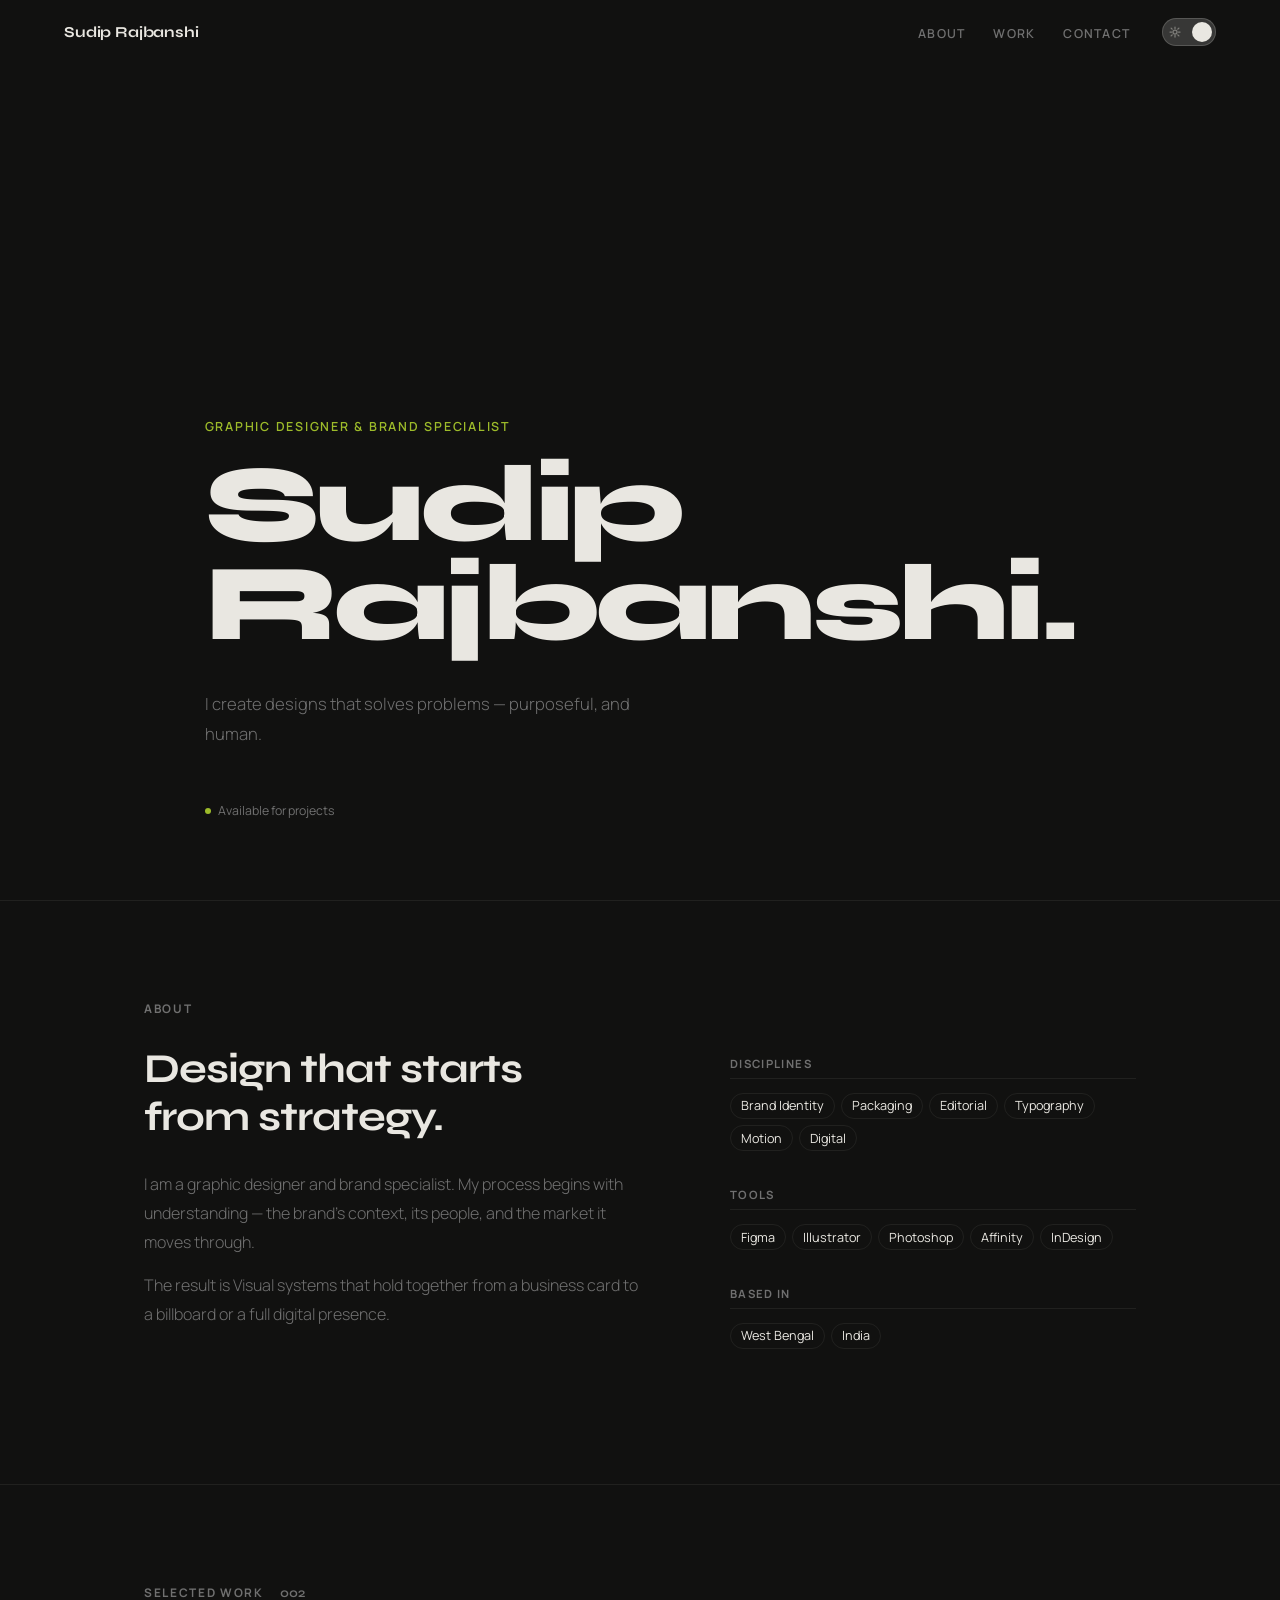
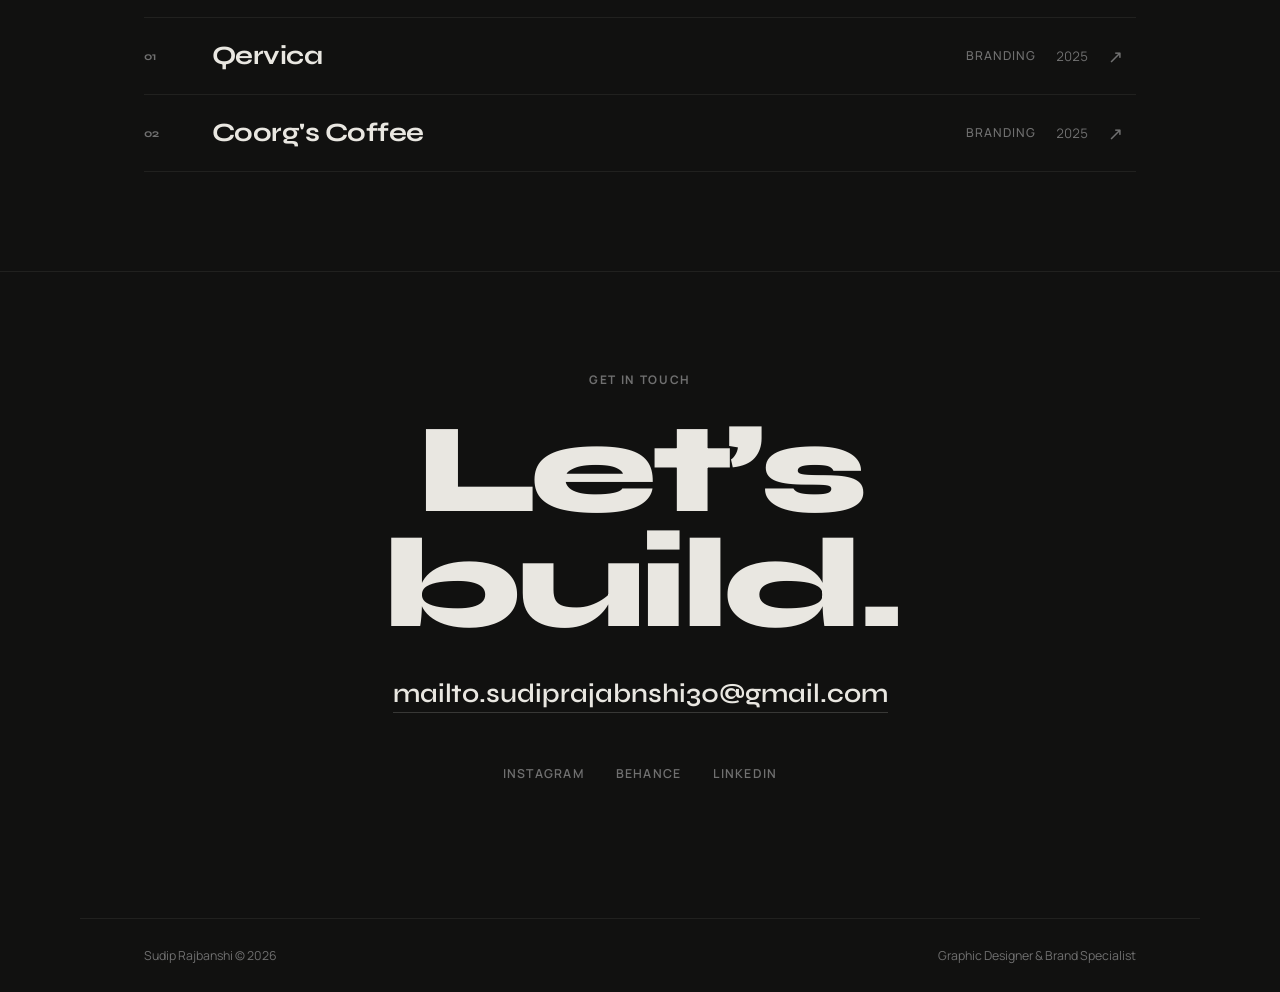
==== index.html @ 28b67827 "a few string changes" ====
<!DOCTYPE html>
<html lang="en" data-theme="dark">
<head>
    <meta charset="UTF-8">
    <meta name="viewport" content="width=device-width, initial-scale=1.0">
    <title>Sudip Rajbanshi</title>
    <meta name="description" content="Graphic designer and brand specialist. Creating visual systems that are purposeful and human.">

    <link rel="preconnect" href="https://fonts.googleapis.com">
    <link rel="preconnect" href="https://fonts.gstatic.com" crossorigin>
    <link href="https://fonts.googleapis.com/css2?family=Syne:wght@400;600;700;800&family=Manrope:wght@300;400;500;600&display=swap" rel="stylesheet">

    <style>
        /* =====================================================================
           CUSTOM PROPERTIES
           ===================================================================== */

        :root {
            --bg:       #f8f7f4;
            --fg:       #141414;
            --muted:    #6a6a6a;
            --accent:   #5a7a0c;
            --line:     rgba(20, 20, 20, 0.09);
            --line-hi:  rgba(20, 20, 20, 0.18);

            --ff-d: 'Syne', sans-serif;
            --ff-b: 'Manrope', sans-serif;

            --max:     1120px;
            --gutter:  clamp(1.25rem, 5vw, 4rem);
            --section: clamp(5rem, 11vh, 9rem);
            --swift:   cubic-bezier(0.16, 1, 0.3, 1);
        }

        [data-theme="dark"] {
            --bg:      #111110;
            --fg:      #e9e7e1;
            --muted:   #707070;
            --accent:  #9dbb2a;
            --line:    rgba(233, 231, 225, 0.07);
            --line-hi: rgba(233, 231, 225, 0.18);
        }

        /* =====================================================================
           BASE RESET
           ===================================================================== */

        *, *::before, *::after { margin: 0; padding: 0; box-sizing: border-box; }

        html { scroll-behavior: smooth; }

        body {
            font-family: var(--ff-b);
            background: var(--bg);
            color: var(--fg);
            -webkit-font-smoothing: antialiased;
            -moz-osx-font-smoothing: grayscale;
            overflow-x: hidden;
            transition: background 0.45s ease, color 0.45s ease;
        }

        a      { color: inherit; text-decoration: none; }
        img    { display: block; max-width: 100%; }
        button { cursor: pointer; font-family: inherit; }

        .wrap {
            max-width: var(--max);
            margin-inline: auto;
            padding-inline: var(--gutter);
        }

        /* =====================================================================
           KEYFRAMES
           ===================================================================== */

        @keyframes fade-up {
            from { opacity: 0; transform: translateY(18px); }
            to   { opacity: 1; transform: none; }
        }

        @keyframes pulse-dot {
            0%, 100% { opacity: 1; }
            50%       { opacity: 0.35; }
        }

        /* =====================================================================
           SCROLL REVEAL
           ===================================================================== */

        .sr {
            opacity: 0;
            transform: translateY(16px);
            transition: opacity 0.72s var(--swift), transform 0.72s var(--swift);
        }
        .sr.in { opacity: 1; transform: none; }

        .sg > * {
            opacity: 0;
            transform: translateY(16px);
            transition: opacity 0.65s var(--swift), transform 0.65s var(--swift);
        }
        .sg.in > *:nth-child(1) { opacity: 1; transform: none; transition-delay: 0s; }
        .sg.in > *:nth-child(2) { opacity: 1; transform: none; transition-delay: 0.08s; }
        .sg.in > *:nth-child(3) { opacity: 1; transform: none; transition-delay: 0.16s; }
        .sg.in > *:nth-child(4) { opacity: 1; transform: none; transition-delay: 0.24s; }
        .sg.in > *:nth-child(5) { opacity: 1; transform: none; transition-delay: 0.32s; }
        .sg.in > *:nth-child(6) { opacity: 1; transform: none; transition-delay: 0.40s; }

        /* =====================================================================
           NAVIGATION
           ===================================================================== */

        .nav {
            position: fixed;
            top: 0; left: 0; right: 0;
            z-index: 90;
            display: flex;
            align-items: center;
            justify-content: space-between;
            padding: 1.1rem var(--gutter);
            border-bottom: 1px solid transparent;
            transition: background 0.35s ease, border-color 0.35s ease;
        }

        .nav.solid {
            background: var(--bg);
            border-color: var(--line);
        }

        .nav-logo {
            font-family: var(--ff-d);
            font-weight: 700;
            font-size: 0.95rem;
            letter-spacing: -0.01em;
            opacity: 0;
            animation: fade-up 0.7s var(--swift) 0.1s forwards;
            transition: opacity 0.2s;
        }
        .nav-logo:hover { opacity: 0.5; }

        .nav-right {
            display: flex;
            align-items: center;
            gap: 2rem;
            opacity: 0;
            animation: fade-up 0.7s var(--swift) 0.2s forwards;
        }

        .nav-links {
            list-style: none;
            display: flex;
            gap: 1.75rem;
        }
        .nav-links a {
            font-size: 0.77rem;
            font-weight: 600;
            text-transform: uppercase;
            letter-spacing: 0.1em;
            color: var(--muted);
            transition: color 0.2s;
        }
        .nav-links a:hover { color: var(--fg); }

        /* ── Theme toggle ── */
        .theme-toggle {
            position: relative;
            width: 54px;
            height: 28px;
            border-radius: 14px;
            background: var(--line-hi);
            border: 1px solid var(--line-hi);
            flex-shrink: 0;
            transition: background 0.3s, border-color 0.3s;
        }

        /* Sliding knob */
        .theme-toggle__knob {
            position: absolute;
            top: 3px;
            left: 3px;
            width: 20px;
            height: 20px;
            border-radius: 50%;
            background: var(--fg);
            pointer-events: none;
            z-index: 2;
            transition: transform 0.3s var(--swift), background 0.3s;
        }
        [data-theme="dark"] .theme-toggle__knob { transform: translateX(26px); }

        /* Icon row behind the knob */
        .theme-toggle__icons {
            position: absolute;
            inset: 0;
            display: flex;
            align-items: center;
            justify-content: space-between;
            padding-inline: 6px;
            pointer-events: none;
        }

        .theme-toggle__icon {
            width: 12px;
            height: 12px;
            display: flex;
            align-items: center;
            justify-content: center;
            transition: opacity 0.25s;
        }
        .theme-toggle__icon svg {
            width: 100%;
            height: 100%;
            stroke: var(--fg);
        }

        /* Active icon is fully opaque; inactive is faint */
        .theme-toggle__icon--sun  { opacity: 1; }
        .theme-toggle__icon--moon { opacity: 0.4; }

        [data-theme="dark"] .theme-toggle__icon--sun  { opacity: 0.4; }
        [data-theme="dark"] .theme-toggle__icon--moon { opacity: 1; }

        /* =====================================================================
           HERO
           ===================================================================== */

        .hero {
            min-height: 100svh;
            padding-top: 120px;
            padding-bottom: clamp(3.5rem, 9vh, 7rem);
            display: flex;
            align-items: flex-end;
        }

        .hero-eyebrow {
            display: block;
            font-size: 0.78rem;
            font-weight: 600;
            text-transform: uppercase;
            letter-spacing: 0.14em;
            color: var(--accent);
            margin-bottom: 1.25rem;
            opacity: 0;
            animation: fade-up 0.75s var(--swift) 0.3s forwards;
        }

        .hero-name {
            font-family: var(--ff-d);
            font-size: clamp(2.5rem, 8.5vw, 8rem);
            font-weight: 800;
            letter-spacing: -0.04em;
            line-height: 0.91;
            opacity: 0;
            animation: fade-up 0.85s var(--swift) 0.42s forwards;
        }

        .hero-tagline {
            max-width: 480px;
            font-size: clamp(0.95rem, 1.3vw, 1.1rem);
            font-weight: 300;
            color: var(--muted);
            line-height: 1.8;
            margin-top: 2.25rem;
            opacity: 0;
            animation: fade-up 0.75s var(--swift) 0.58s forwards;
        }

        .hero-bar {
            margin-top: 3rem;
            opacity: 0;
            animation: fade-up 0.65s var(--swift) 0.72s forwards;
        }

        .avail {
            display: inline-flex;
            align-items: center;
            gap: 0.45rem;
            font-size: 0.77rem;
            color: var(--muted);
        }
        .avail-dot {
            width: 6px;
            height: 6px;
            border-radius: 50%;
            background: var(--accent);
            flex-shrink: 0;
            animation: pulse-dot 2.5s ease infinite;
        }

        /* =====================================================================
           DIVIDER
           ===================================================================== */

        .hr { height: 1px; background: var(--line); }

        /* =====================================================================
           SECTION LABEL UTILITY
           ===================================================================== */

        .cap {
            display: block;
            font-size: 0.74rem;
            font-weight: 700;
            text-transform: uppercase;
            letter-spacing: 0.14em;
            color: var(--muted);
        }

        /* =====================================================================
           ABOUT
           ===================================================================== */

        .about { padding-block: var(--section); }

        .about-inner {
            display: grid;
            grid-template-columns: 1.1fr 0.9fr;
            gap: clamp(3rem, 7vw, 9rem);
        }

        .about-h {
            font-family: var(--ff-d);
            font-size: clamp(1.65rem, 3.2vw, 2.65rem);
            font-weight: 700;
            letter-spacing: -0.025em;
            line-height: 1.18;
            margin-top: 1.75rem;
            margin-bottom: 1.75rem;
        }

        .about-p {
            font-size: 1rem;
            font-weight: 300;
            line-height: 1.82;
            color: var(--muted);
            margin-bottom: 0.9rem;
        }
        .about-p:last-child { margin-bottom: 0; }

        .about-meta { padding-top: 3.5rem; }

        .meta-blk { margin-bottom: 2.25rem; }

        .meta-cap {
            font-size: 0.71rem;
            font-weight: 700;
            text-transform: uppercase;
            letter-spacing: 0.12em;
            color: var(--muted);
            display: block;
            border-bottom: 1px solid var(--line);
            padding-bottom: 0.45rem;
            margin-bottom: 0.85rem;
        }

        .tag-list {
            display: flex;
            flex-wrap: wrap;
            gap: 0.4rem;
            list-style: none;
        }
        .tag-list li {
            font-size: 0.79rem;
            padding: 0.28em 0.78em;
            border-radius: 100px;
            border: 1px solid var(--line);
            transition: border-color 0.2s, color 0.2s;
        }
        .tag-list li:hover { border-color: var(--accent); color: var(--accent); }

        /* =====================================================================
           WORK
           ===================================================================== */

        .work { padding-block: var(--section); }

        .work-head {
            display: flex;
            align-items: baseline;
            gap: 1rem;
            padding-bottom: 1rem;
            border-bottom: 1px solid var(--line);
        }

        .tally {
            font-family: var(--ff-d);
            font-size: 0.82rem;
            font-weight: 600;
            color: var(--muted);
        }

        .proj-list { list-style: none; }

        .proj-row {
            display: grid;
            grid-template-columns: 3rem 1fr auto auto 1.75rem;
            align-items: center;
            gap: 1.25rem;
            padding-block: 1.4rem;
            border-bottom: 1px solid var(--line);
            cursor: pointer;
            transition: padding-left 0.28s var(--swift);
        }
        .proj-row:hover { padding-left: 0.5rem; }
        .proj-row:focus-visible {
            outline: 2px solid var(--accent);
            outline-offset: 2px;
        }

        .pr-num {
            font-family: var(--ff-d);
            font-size: 0.71rem;
            font-weight: 700;
            letter-spacing: 0.04em;
            color: var(--muted);
            transition: color 0.2s;
        }
        .pr-title {
            font-family: var(--ff-d);
            font-size: clamp(1.15rem, 2.2vw, 1.65rem);
            font-weight: 700;
            letter-spacing: -0.02em;
        }
        .pr-cat {
            font-size: 0.77rem;
            font-weight: 500;
            text-transform: uppercase;
            letter-spacing: 0.08em;
            color: var(--muted);
        }
        .pr-year {
            font-size: 0.82rem;
            color: var(--muted);
            font-variant-numeric: tabular-nums;
        }
        .pr-arrow {
            font-size: 1.1rem;
            color: var(--muted);
            transition: transform 0.28s var(--swift), color 0.2s;
        }

        .proj-row:hover .pr-num   { color: var(--accent); }
        .proj-row:hover .pr-arrow { transform: translate(3px, -3px); color: var(--accent); }

        /* =====================================================================
           PROJECT DETAIL OVERLAY
           ===================================================================== */

        #overlay {
            position: fixed;
            inset: 0;
            z-index: 100;
            background: var(--bg);
            overflow-y: auto;
            padding-block: clamp(2rem, 5vw, 5rem);
            opacity: 0;
            visibility: hidden;
            transform: translateY(14px);
            transition: opacity 0.38s ease, transform 0.38s var(--swift), visibility 0s 0.38s;
        }
        #overlay.open {
            opacity: 1;
            visibility: visible;
            transform: none;
            transition: opacity 0.38s ease, transform 0.38s var(--swift), visibility 0s 0s;
        }

        .ov-back {
            display: inline-flex;
            align-items: center;
            gap: 0.5rem;
            font-size: 0.74rem;
            font-weight: 700;
            text-transform: uppercase;
            letter-spacing: 0.1em;
            color: var(--muted);
            background: none;
            border: none;
            padding: 0;
            margin-bottom: 2.75rem;
            transition: color 0.2s, gap 0.25s ease;
        }
        .ov-back:hover { color: var(--fg); gap: 0.8rem; }

        .ov-title {
            font-family: var(--ff-d);
            font-size: clamp(2.75rem, 6.5vw, 6rem);
            font-weight: 800;
            letter-spacing: -0.035em;
            line-height: 0.92;
            margin-bottom: 2.75rem;
        }

        .ov-cover {
            width: 100%;
            height: clamp(260px, 54vh, 580px);
            object-fit: cover;
            border-radius: 10px;
            margin-bottom: 4rem;
        }

        .ov-layout {
            display: grid;
            grid-template-columns: 2fr 1fr;
            gap: clamp(3rem, 6vw, 7rem);
        }

        .ov-headline {
            font-family: var(--ff-d);
            font-size: clamp(1.3rem, 2.3vw, 2rem);
            font-weight: 700;
            letter-spacing: -0.02em;
            line-height: 1.2;
            margin-bottom: 1.5rem;
        }

        .ov-desc {
            font-size: 1rem;
            font-weight: 300;
            line-height: 1.82;
            color: var(--muted);
            margin-bottom: 1.2rem;
        }

        .ov-sb-group { margin-bottom: 2rem; }

        .ov-sb-label {
            font-size: 0.7rem;
            font-weight: 700;
            text-transform: uppercase;
            letter-spacing: 0.12em;
            color: var(--muted);
            display: block;
            border-bottom: 1px solid var(--line);
            padding-bottom: 0.4rem;
            margin-bottom: 0.65rem;
        }

        .ov-sb-list { list-style: none; }
        .ov-sb-list li { font-size: 0.9rem; line-height: 2; }

        .ov-gallery {
            margin-top: 3.5rem;
            display: grid;
            grid-template-columns: repeat(3, 1fr);
            gap: 0.9rem;
        }
        .ov-gallery img {
            width: 100%;
            aspect-ratio: 4 / 3;
            object-fit: cover;
            border-radius: 7px;
        }

        /* =====================================================================
           CONTACT
           ===================================================================== */

        .contact {
            padding-block: var(--section);
            padding-bottom: clamp(4.5rem, 15vh, 10rem);
            text-align: center;
        }

        .contact-heading {
            font-family: var(--ff-d);
            font-size: clamp(3.5rem, 10vw, 9rem);
            font-weight: 800;
            letter-spacing: -0.04em;
            line-height: 0.9;
            margin-top: 1.5rem;
            margin-bottom: 2.25rem;
        }

        .contact-mail {
            display: inline-block;
            font-family: var(--ff-d);
            font-size: clamp(1rem, 2.2vw, 1.65rem);
            font-weight: 600;
            border-bottom: 1.5px solid var(--line-hi);
            padding-bottom: 0.12em;
            margin-bottom: 3rem;
            transition: color 0.22s, border-color 0.3s;
        }
        .contact-mail:hover { color: var(--accent); border-color: var(--accent); }

        .socials {
            list-style: none;
            display: flex;
            justify-content: center;
            gap: 2rem;
        }
        .socials a {
            font-size: 0.77rem;
            font-weight: 600;
            text-transform: uppercase;
            letter-spacing: 0.1em;
            color: var(--muted);
            transition: color 0.2s;
        }
        .socials a:hover { color: var(--fg); }

        /* =====================================================================
           FOOTER
           ===================================================================== */

        .site-footer {
            border-top: 1px solid var(--line);
            padding-block: 1.75rem;
            display: flex;
            align-items: center;
            justify-content: space-between;
        }
        .site-footer span { font-size: 0.77rem; color: var(--muted); }

        /* =====================================================================
           RESPONSIVE
           ===================================================================== */

        @media (max-width: 880px) {
            .nav-links { display: none; }

            .about-inner { grid-template-columns: 1fr; gap: 2.5rem; }
            .about-meta  { padding-top: 0; }

            .proj-row { grid-template-columns: 2.75rem 1fr 1.75rem; }
            .pr-cat, .pr-year { display: none; }

            .ov-layout  { grid-template-columns: 1fr; }
            .ov-gallery { grid-template-columns: 1fr 1fr; }
        }

        @media (max-width: 540px) {
            .ov-gallery { grid-template-columns: 1fr; }
            .site-footer { flex-direction: column; gap: 0.4rem; text-align: center; }
        }
    </style>
</head>
<body>

    <!-- NAVIGATION ============================================================ -->
    <nav class="nav" id="nav">
        <a href="#" class="nav-logo">Sudip Rajbanshi</a>
        <div class="nav-right">
            <ul class="nav-links">
                <li><a href="#about">About</a></li>
                <li><a href="#work">Work</a></li>
                <li><a href="#contact">Contact</a></li>
            </ul>
            <button class="theme-toggle" id="themeBtn" aria-label="Toggle colour theme">
                <span class="theme-toggle__knob"></span>
                <span class="theme-toggle__icons" aria-hidden="true">
                    <span class="theme-toggle__icon theme-toggle__icon--sun">
                        <svg viewBox="0 0 24 24" fill="none" stroke-width="2.5" stroke-linecap="round" stroke-linejoin="round">
                            <circle cx="12" cy="12" r="4"/>
                            <line x1="12" y1="2"  x2="12" y2="5"/>
                            <line x1="12" y1="19" x2="12" y2="22"/>
                            <line x1="4.22" y1="4.22"  x2="6.34" y2="6.34"/>
                            <line x1="17.66" y1="17.66" x2="19.78" y2="19.78"/>
                            <line x1="2"  y1="12" x2="5"  y2="12"/>
                            <line x1="19" y1="12" x2="22" y2="12"/>
                            <line x1="4.22" y1="19.78" x2="6.34" y2="17.66"/>
                            <line x1="17.66" y1="6.34"  x2="19.78" y2="4.22"/>
                        </svg>
                    </span>
                    <span class="theme-toggle__icon theme-toggle__icon--moon">
                        <svg viewBox="0 0 24 24" fill="none" stroke-width="2.5" stroke-linecap="round" stroke-linejoin="round">
                            <path d="M21 12.79A9 9 0 1 1 11.21 3a7 7 0 0 0 9.79 9.79z"/>
                        </svg>
                    </span>
                </span>
            </button>
        </div>
    </nav>

    <!-- HERO ================================================================== -->
    <section class="hero" id="hero">
        <div class="wrap">
            <span class="hero-eyebrow">Graphic Designer &amp; Brand Specialist</span>
            <h1 class="hero-name">Sudip<br>Rajbanshi.</h1>
            <p class="hero-tagline">
                I create designs that solves problems &mdash;
                purposeful, and human.
            </p>
            <div class="hero-bar">
                <span class="avail">
                    <span class="avail-dot"></span>
                    Available for projects
                </span>
            </div>
        </div>
    </section>

    <div class="hr"></div>

    <!-- ABOUT ================================================================= -->
    <section class="about" id="about">
        <div class="wrap about-inner sg">
            <div>
                <span class="cap">About</span>
                <h2 class="about-h">Design that starts<br>from strategy.</h2>
                <p class="about-p">
                    I am a graphic designer and brand specialist. My process begins with understanding
                    &mdash; the brand&rsquo;s context, its people, and the market it moves through.
                </p>
                <p class="about-p">
                    The result is Visual systems that hold together from a business card to a billboard or a full digital presence.
                </p>
            </div>
            <div class="about-meta">
                <div class="meta-blk">
                    <span class="meta-cap">Disciplines</span>
                    <ul class="tag-list">
                        <li>Brand Identity</li>
                        <li>Packaging</li>
                        <li>Editorial</li>
                        <li>Typography</li>
                        <li>Motion</li>
                        <li>Digital</li>
                    </ul>
                </div>
                <div class="meta-blk">
                    <span class="meta-cap">Tools</span>
                    <ul class="tag-list">
                        <li>Figma</li>
                        <li>Illustrator</li>
                        <li>Photoshop</li>
                        <li>Affinity</li>
                        <li>InDesign</li>
                    </ul>
                </div>
                <div class="meta-blk">
                    <span class="meta-cap">Based in</span>
                    <ul class="tag-list">
                        <li>West Bengal</li>
                        <li>India</li>
                    </ul>
                </div>
            </div>
        </div>
    </section>

    <div class="hr"></div>

    <!-- WORK ================================================================== -->
    <section class="work" id="work">
        <div class="wrap">
            <div class="work-head sr">
                <span class="cap" style="margin-bottom:0">Selected Work</span>
                <span class="tally">002</span>
            </div>

            <ul class="proj-list sg">

                <li class="proj-row"
                    data-id="Qervica"
                    tabindex="0"
                    role="button"
                    aria-label="Open Qervica project">
                    <span class="pr-num">01</span>
                    <span class="pr-title">Qervica</span>
                    <span class="pr-cat">Branding</span>
                    <span class="pr-year">2025</span>
                    <span class="pr-arrow">&#8599;</span>
                </li>

                <li class="proj-row"
                    data-id="Coorgs"
                    tabindex="0"
                    role="button"
                    aria-label="Open Coorgs project">
                    <span class="pr-num">02</span>
                    <span class="pr-title">Coorg's Coffee</span>
                    <span class="pr-cat">Branding</span>
                    <span class="pr-year">2025</span>
                    <span class="pr-arrow">&#8599;</span>
                </li>


            </ul>
        </div>
    </section>

    <div class="hr"></div>

    <!-- CONTACT =============================================================== -->
    <section class="contact" id="contact">
        <div class="wrap">
            <span class="cap sr">Get in touch</span>
            <h2 class="contact-heading sr">Let&rsquo;s build.</h2>
            <a href="sudiprajbanshi30@gmail.com" class="contact-mail sr">
                mailto.sudiprajabnshi30@gmail.com
            </a>
            <ul class="socials sr">
                <li><a href="#" target="_blank" rel="noopener noreferrer">Instagram</a></li>
                <li><a href="#" target="_blank" rel="noopener noreferrer">Behance</a></li>
                <li><a href="#" target="_blank" rel="noopener noreferrer">LinkedIn</a></li>
            </ul>
        </div>
    </section>

    <!-- FOOTER ================================================================ -->
    <footer class="site-footer wrap">
        <span>Sudip Rajbanshi &copy; 2026</span>
        <span>Graphic Designer &amp; Brand Specialist</span>
    </footer>

    <!-- PROJECT DETAIL OVERLAY ================================================ -->
    <div id="overlay" role="dialog" aria-modal="true" aria-label="Project details">
        <div class="wrap">

            <button class="ov-back" id="ovBack" aria-label="Back to portfolio">
                &#8592;&ensp;Back
            </button>

            <h1 class="ov-title" id="ovTitle"></h1>
            <img class="ov-cover" id="ovCover" src="" alt="">

            <div class="ov-layout">
                <div>
                    <h2 class="ov-headline" id="ovHeadline"></h2>
                    <p class="ov-desc" id="ovDesc1"></p>
                    <p class="ov-desc" id="ovDesc2"></p>
                </div>
                <div>
                    <div class="ov-sb-group">
                        <span class="ov-sb-label">Services</span>
                        <ul class="ov-sb-list" id="ovServices"></ul>
                    </div>
                    <div class="ov-sb-group">
                        <span class="ov-sb-label">Client</span>
                        <ul class="ov-sb-list" id="ovClient"></ul>
                    </div>
                    <div class="ov-sb-group">
                        <span class="ov-sb-label">Year</span>
                        <ul class="ov-sb-list" id="ovYear"></ul>
                    </div>
                </div>
            </div>

            <div class="ov-gallery" id="ovGallery"></div>

        </div>
    </div>


    <script>
        /* =====================================================================
           THEME — read saved preference before first pain
           ===================================================================== */

        (function () {
            var saved = localStorage.getItem('sr-theme');
            if (saved) document.documentElement.dataset.theme = saved;
        }());

        var root     = document.documentElement;
        var themeBtn = document.getElementById('themeBtn');

        themeBtn.addEventListener('click', function () {
            var next = root.dataset.theme === 'dark' ? 'light' : 'dark';
            root.dataset.theme = next;
            localStorage.setItem('sr-theme', next);
        });

        /* =====================================================================
           NAV — add background on scroll
           ===================================================================== */

        var navEl = document.getElementById('nav');

        window.addEventListener('scroll', function () {
            navEl.classList.toggle('solid', window.scrollY > 50);
        }, { passive: true });

        /* =====================================================================
           SCROLL REVEAL — IntersectionObserver
           ===================================================================== */

        var io = new IntersectionObserver(function (entries) {
            entries.forEach(function (entry) {
                if (entry.isIntersecting) {
                    entry.target.classList.add('in');
                    io.unobserve(entry.target);
                }
            });
        }, { threshold: 0.08, rootMargin: '0px 0px -30px 0px' });

        document.querySelectorAll('.sr, .sg').forEach(function (el) {
            io.observe(el);
        });

        /* =====================================================================
           PROJECT OVERLAY
           ===================================================================== */

        var projects = {
            'Qervica': {
                title:    'Qervica',
                headline: 'A complete fashion brand design.',
                desc1:    'Sed ut perspiciatis unde omnis iste natus error sit voluptatem accusantium doloremque laudantium, totam rem aperiam, eaque ipsa quae ab illo inventore veritatis et quasi architecto beatae vitae dicta sunt explicabo. Nemo enim ipsam voluptatem quia voluptas sit.',
                desc2:    'Lorem ipsum dolor sit amet, consectetur adipiscing elit, sed do eiusmod tempor incididunt ut labore et dolore magna aliqua. Ut enim ad minim veniam, quis nostrud exercitation ullamco.',
                services: ['Identity Strategy', 'Logo Design', 'Packaging', 'Prints', 'Digital Presence'],
                client:   'Qervica Team',
                year:     '2025',
                cover:    'https://images.unsplash.com/photo-1612744204774-5d0573587ee1?q=80&w=1173&auto=format&fit=crop',
                gallery:  [
                    'https://images.unsplash.com/photo-1592763786796-80c5183faec2?q=80&w=1170&auto=format&fit=crop',
                    'https://images.unsplash.com/photo-1765677577784-cfdc529775cd?q=80&w=1171&auto=format&fit=crop',
                    'https://images.unsplash.com/photo-1750163702201-48ac37789bc2?q=80&w=1169&auto=format&fit=crop',
                    'https://images.unsplash.com/photo-1629405552413-f8f92d2a05cd?q=80&w=1170&auto=format&fit=crop'
                ]
            },
            'Coorgs': {
                title:    'Coorgs Coffee',
                headline: 'Coffee brand from Bangalore.',
                desc1:    'Sed ut perspiciatis unde omnis iste natus error sit voluptatem accusantium doloremque laudantium, totam rem aperiam, eaque ipsa quae ab illo inventore veritatis et quasi architecto beatae vitae dicta sunt explicabo. Nemo enim ipsam voluptatem quia voluptas sit aspernatur aut odit aut fugit.',
                desc2:    'Tipsa quae ab illo inventore veritatis et quasi architecto beatae vitae dicta sunt explicabo. Nemo enim ipsam voluptatem quia voluptas sit aspernatur aut odit aut fugit.',
                services: ['Identity Strategy', 'Logo Design', 'Packaging', 'Prints', 'Digital Presence'],
                client:   'Coorgs Bangalore',
                year:     '2025',
                cover:    'https://images.unsplash.com/photo-1593714050204-dfad29752089?q=80&w=1148&auto=format&fit=crop',
                gallery:  [
                    'https://images.unsplash.com/photo-1773655688680-7c028002a7d4?q=80&w=1170&auto=format&fit=crop',
                    'https://images.unsplash.com/photo-1770486258294-dfe4bd6b7a44?q=80&w=1170&auto=format&fit=crop'
                ]
            },
    
        };

        var overlay = document.getElementById('overlay');
        var ovBack  = document.getElementById('ovBack');

        function openProject(id) {
            var d = projects[id];
            if (!d) return;

            document.getElementById('ovTitle').textContent    = d.title;
            document.getElementById('ovHeadline').textContent = d.headline;
            document.getElementById('ovDesc1').textContent    = d.desc1;
            document.getElementById('ovDesc2').textContent    = d.desc2;

            var cover = document.getElementById('ovCover');
            cover.src = d.cover;
            cover.alt = d.title;

            document.getElementById('ovServices').innerHTML =
                d.services.map(function (s) { return '<li>' + s + '</li>'; }).join('');
            document.getElementById('ovClient').innerHTML = '<li>' + d.client + '</li>';
            document.getElementById('ovYear').innerHTML   = '<li>' + d.year   + '</li>';

            document.getElementById('ovGallery').innerHTML =
                d.gallery.map(function (src) {
                    return '<img src="' + src + '" alt="' + d.title + '" loading="lazy">';
                }).join('');

            overlay.scrollTop = 0;
            overlay.classList.add('open');
            document.body.style.overflow = 'hidden';
            history.pushState({ overlay: true }, '');
        }

        function closeProject() {
            overlay.classList.remove('open');
            document.body.style.overflow = '';
        }

        document.querySelectorAll('.proj-row').forEach(function (row) {
            row.addEventListener('click', function () { openProject(row.dataset.id); });
            row.addEventListener('keydown', function (e) {
                if (e.key === 'Enter' || e.key === ' ') {
                    e.preventDefault();
                    openProject(row.dataset.id);
                }
            });
        });

        ovBack.addEventListener('click', function () {
    history.back();
});

window.addEventListener('popstate', function (e) {
    if (overlay.classList.contains('open')) {
        closeProject();
    }
});

        document.addEventListener('keydown', function (e) {
            if (e.key === 'Escape' && overlay.classList.contains('open')) {
                closeProject();
            }
        });
    </script>
</body>
</html>
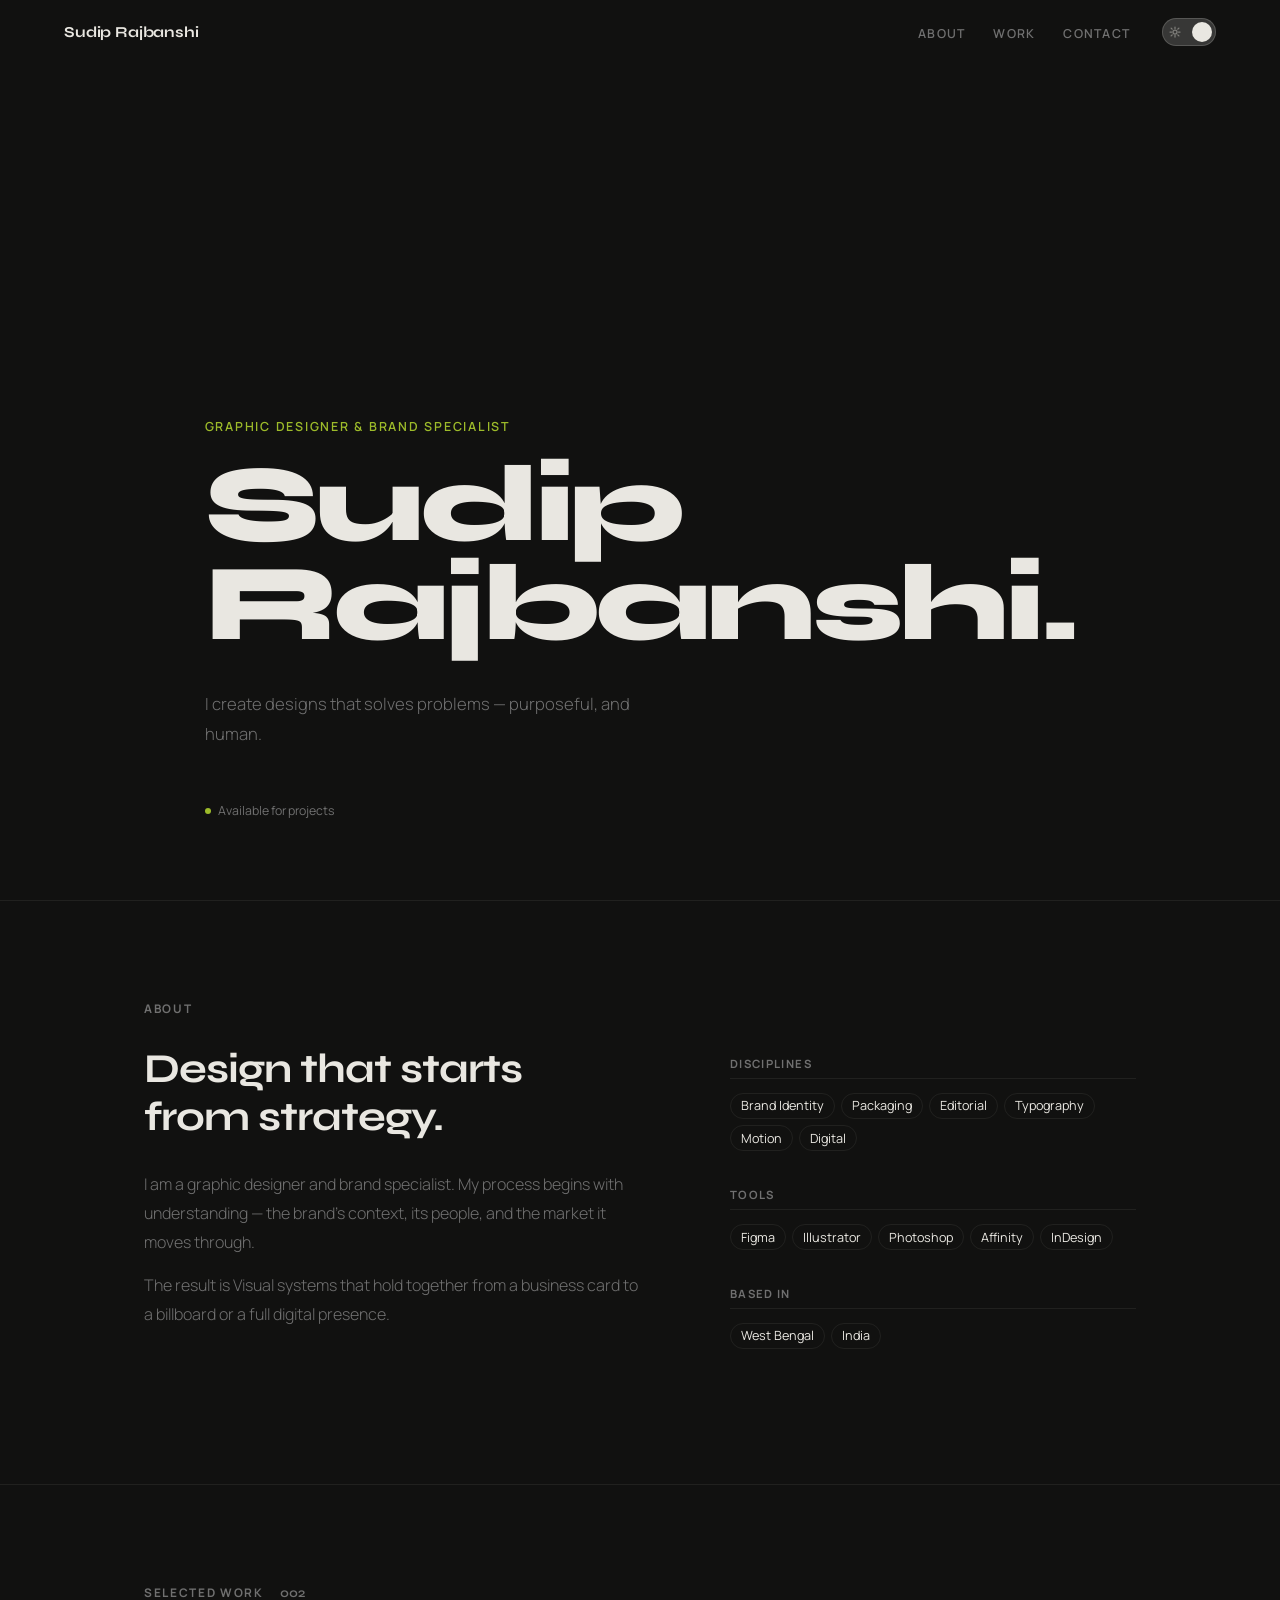
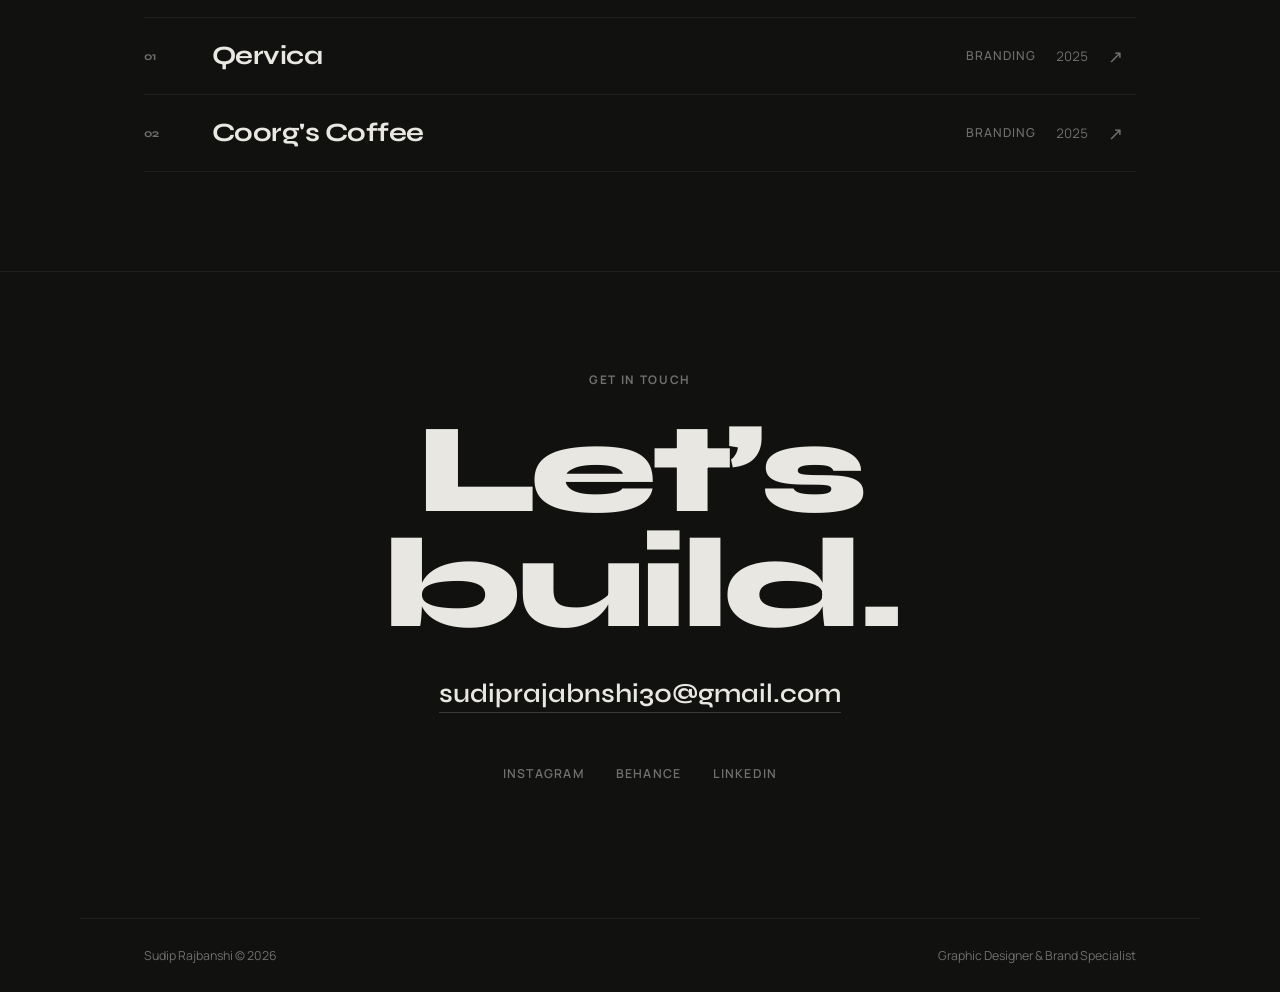
==== commit 59cb4b00: "email added" ====
--- a/index.html
+++ b/index.html
@@ -788,8 +788,8 @@
         <div class="wrap">
             <span class="cap sr">Get in touch</span>
             <h2 class="contact-heading sr">Let&rsquo;s build.</h2>
-            <a href="sudiprajbanshi30@gmail.com" class="contact-mail sr">
-                mailto.sudiprajabnshi30@gmail.com
+            <a href="mailto.sudiprajbanshi30@gmail.com" class="contact-mail sr">
+                sudiprajabnshi30@gmail.com
             </a>
             <ul class="socials sr">
                 <li><a href="#" target="_blank" rel="noopener noreferrer">Instagram</a></li>
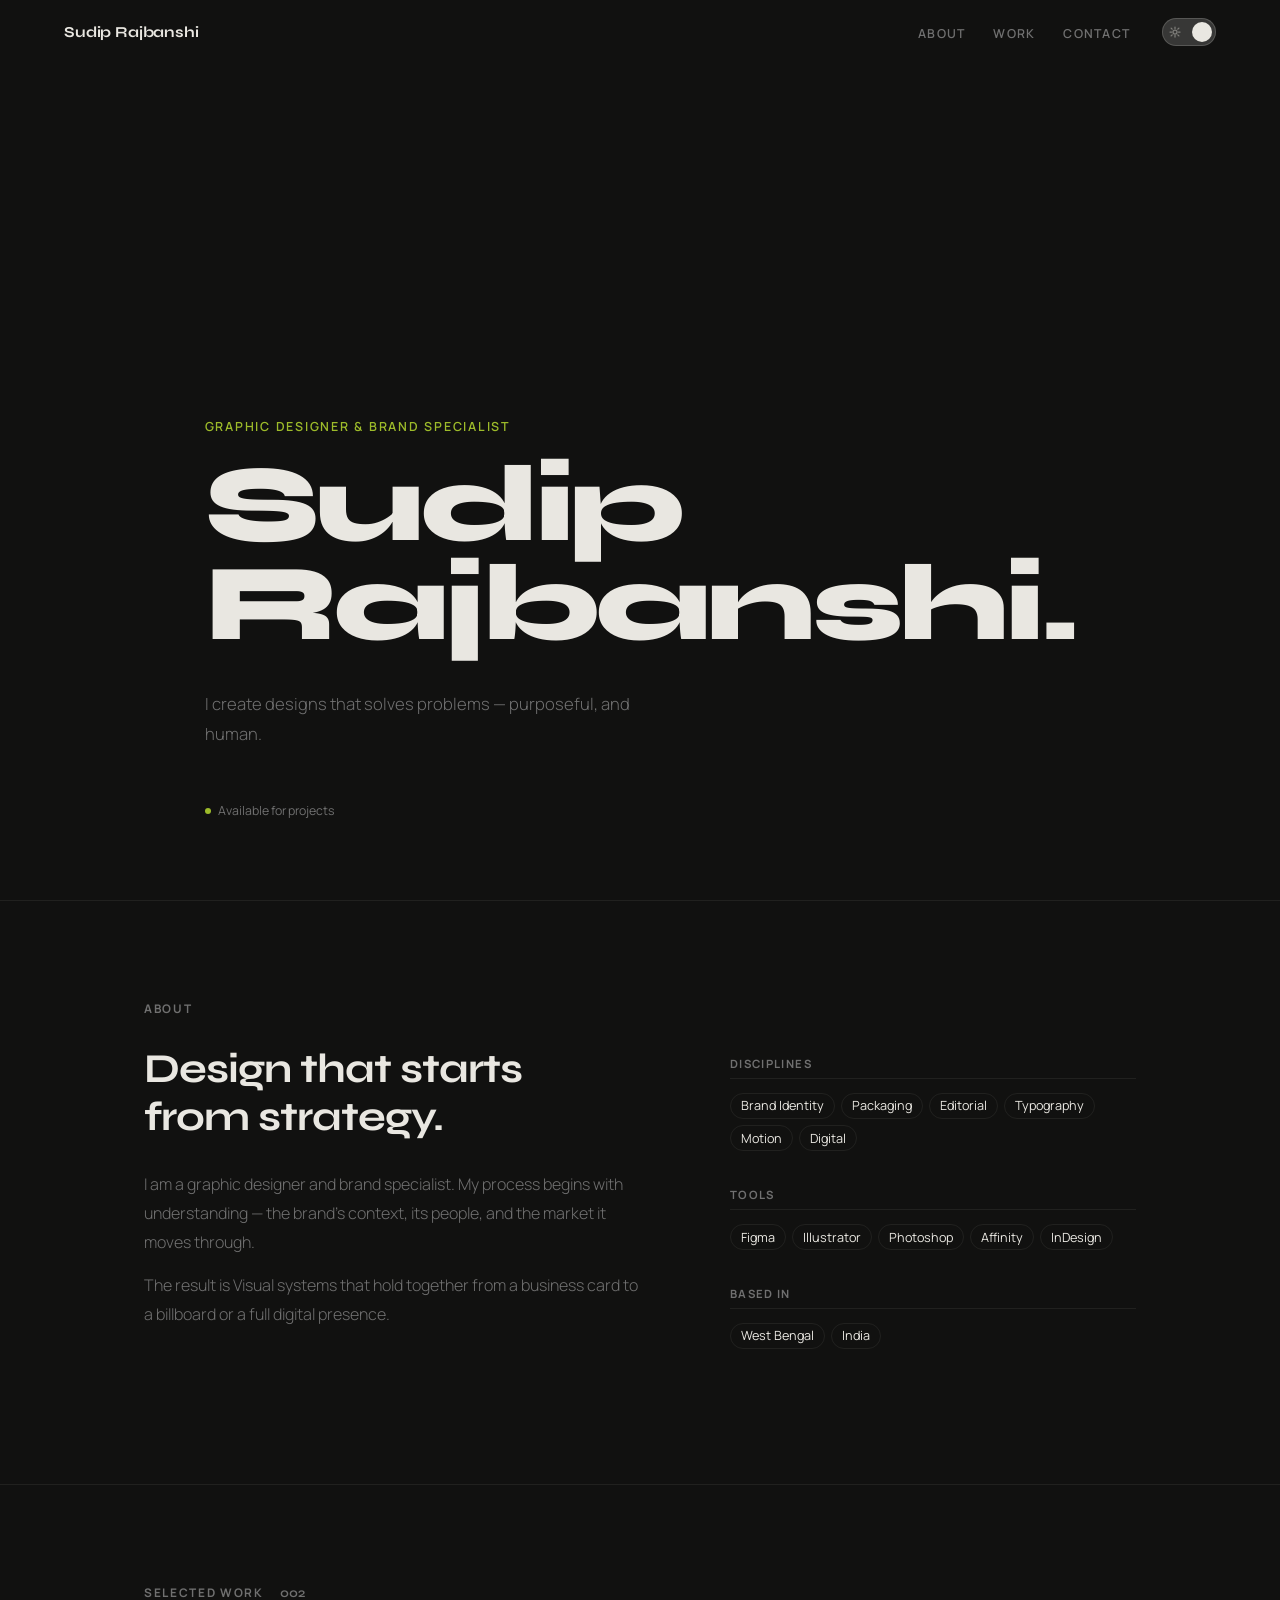
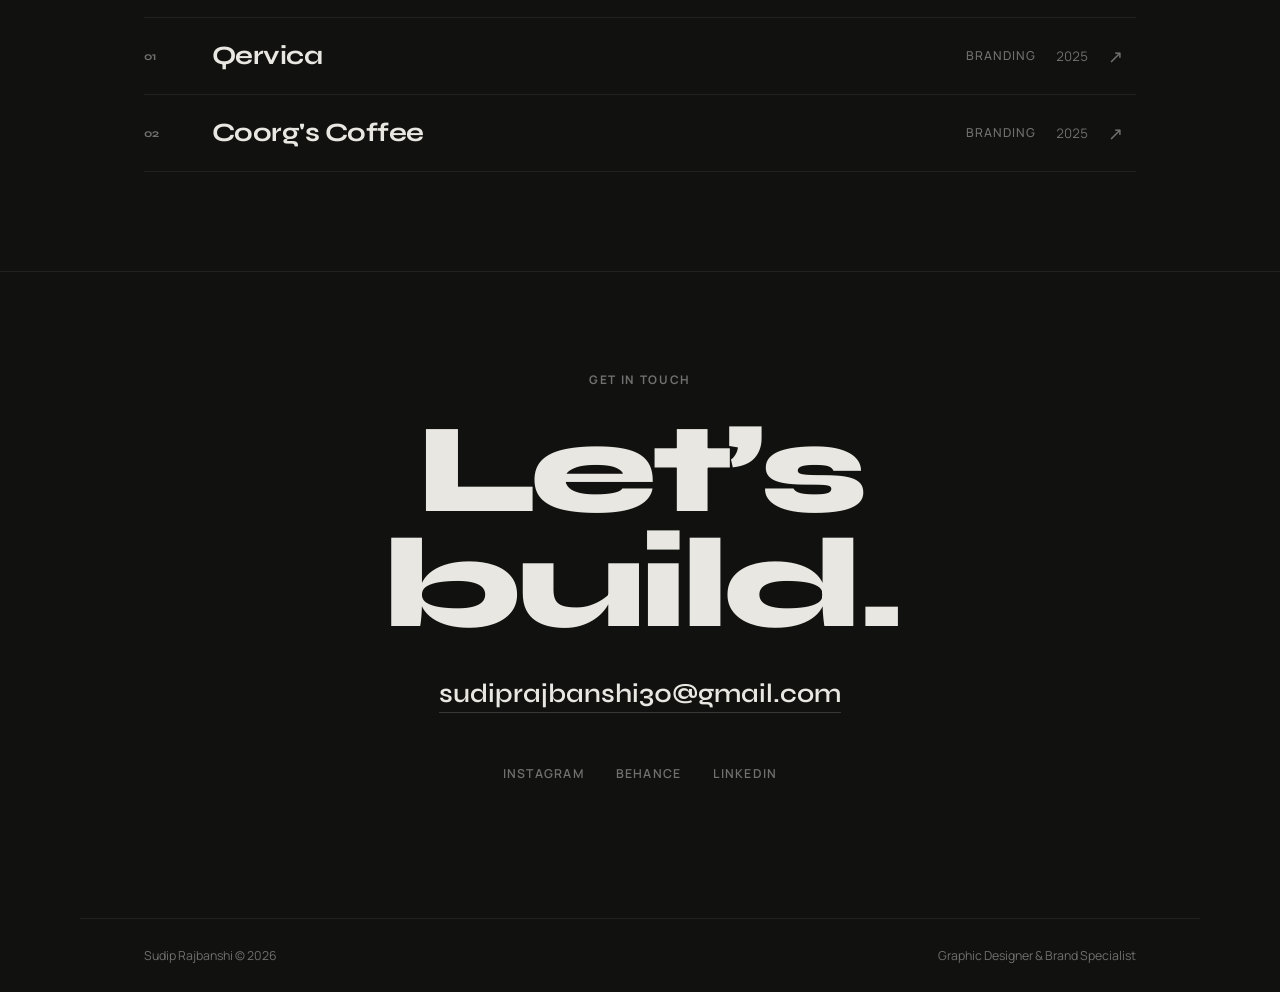
==== commit 12f59d3e: "typos fixed" ====
--- a/index.html
+++ b/index.html
@@ -788,8 +788,8 @@
         <div class="wrap">
             <span class="cap sr">Get in touch</span>
             <h2 class="contact-heading sr">Let&rsquo;s build.</h2>
-            <a href="mailto.sudiprajbanshi30@gmail.com" class="contact-mail sr">
-                sudiprajabnshi30@gmail.com
+            <a href="mailto:sudiprajbanshi30@gmail.com" class="contact-mail sr">
+                sudiprajbanshi30@gmail.com
             </a>
             <ul class="socials sr">
                 <li><a href="#" target="_blank" rel="noopener noreferrer">Instagram</a></li>
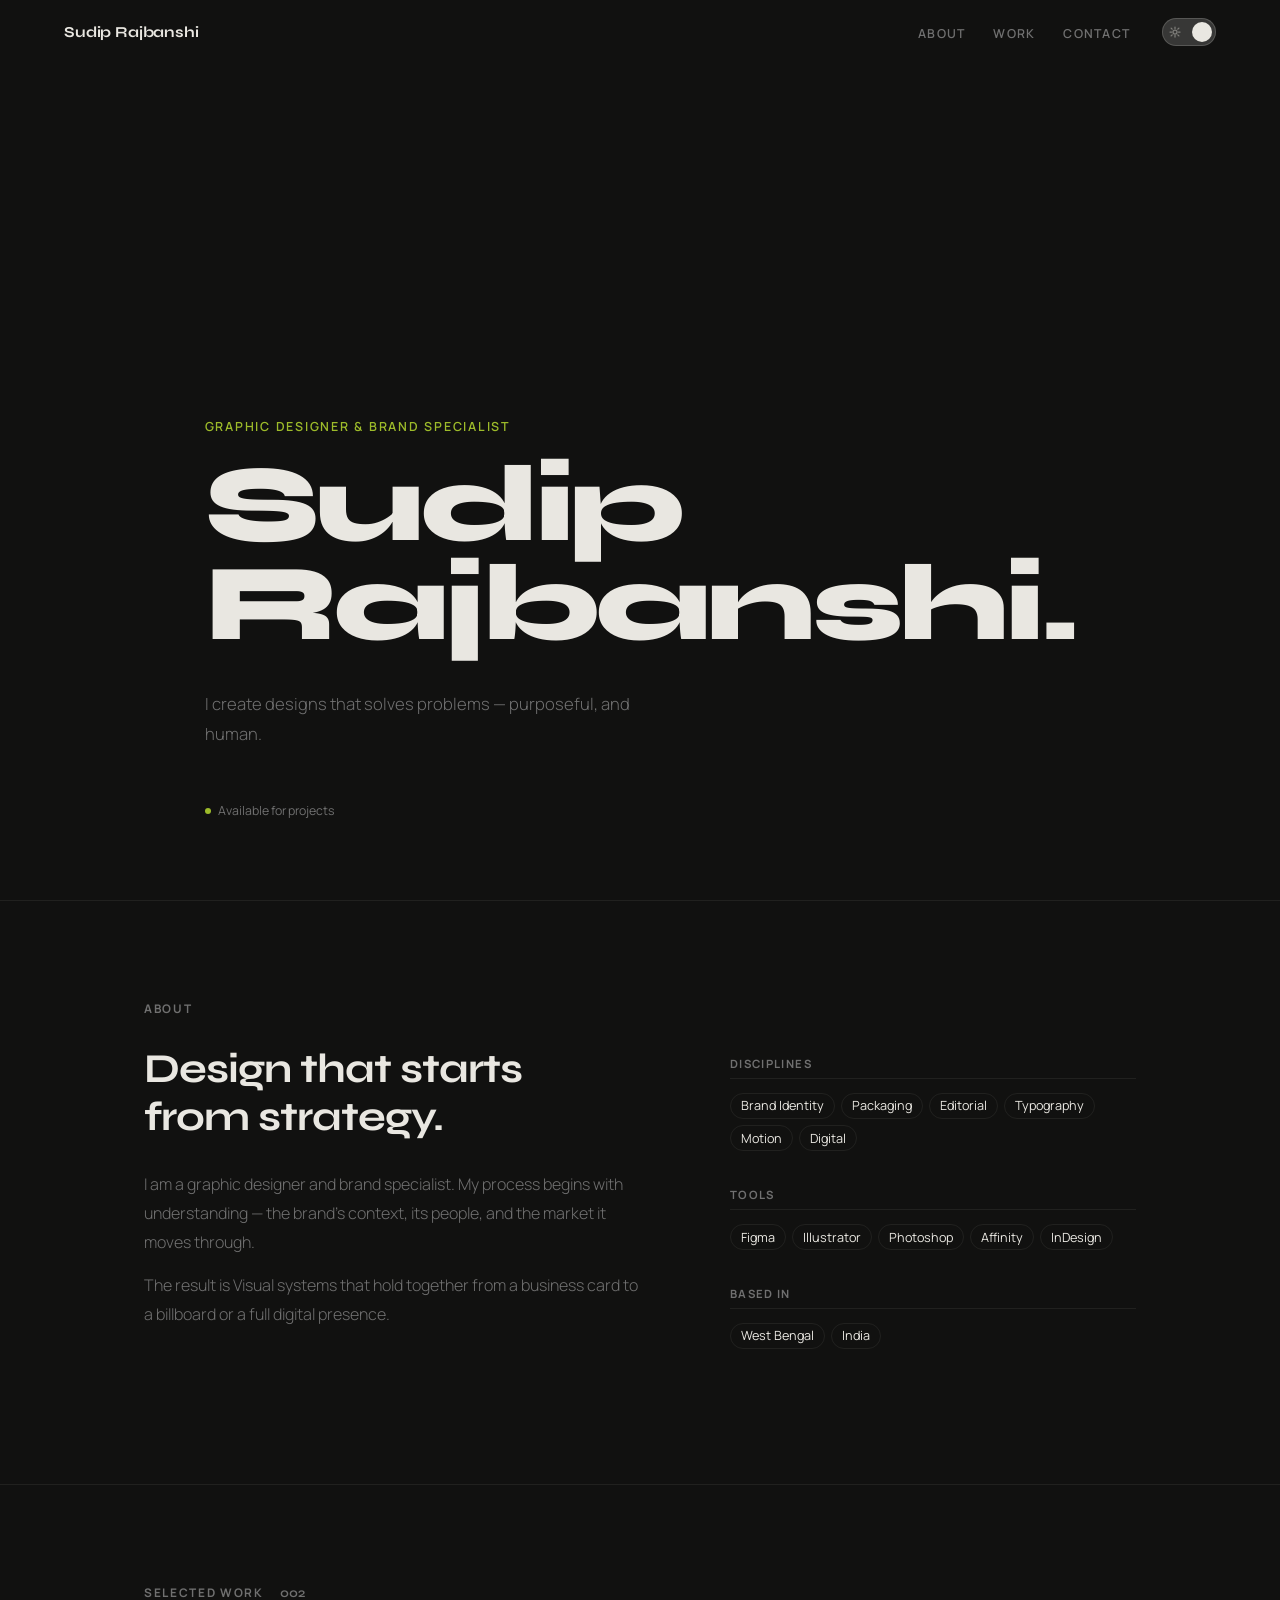
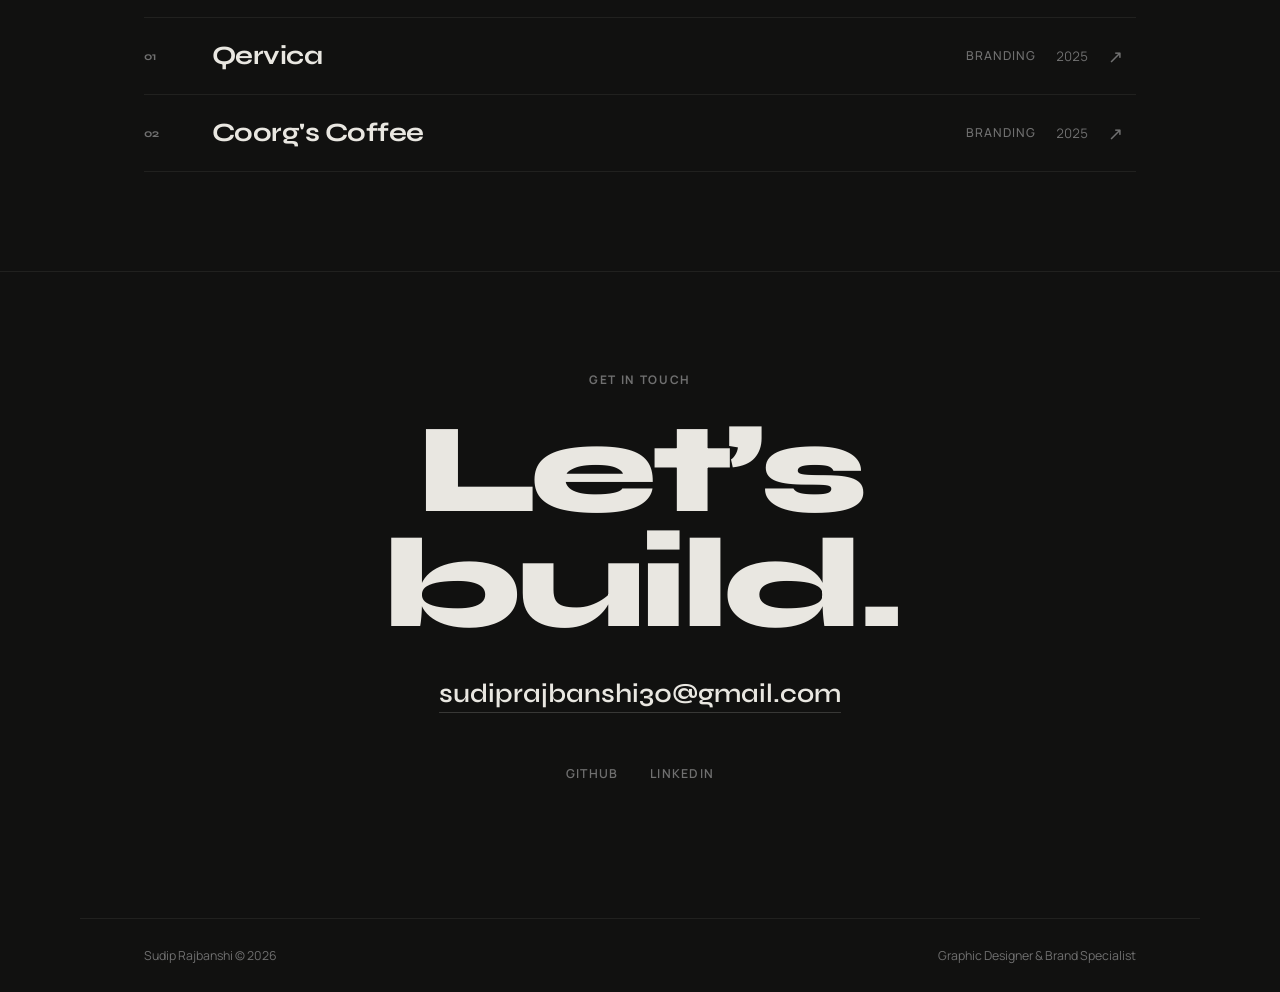
==== commit 49e663c0: "added socials" ====
--- a/index.html
+++ b/index.html
@@ -792,9 +792,8 @@
                 sudiprajbanshi30@gmail.com
             </a>
             <ul class="socials sr">
-                <li><a href="#" target="_blank" rel="noopener noreferrer">Instagram</a></li>
-                <li><a href="#" target="_blank" rel="noopener noreferrer">Behance</a></li>
-                <li><a href="#" target="_blank" rel="noopener noreferrer">LinkedIn</a></li>
+                <li><a href="https://github.com/SudipRajbanshi" target="_blank" rel="noopener noreferrer">GitHub</a></li>
+                <li><a href="https://www.linkedin.com/in/sudip-rajbanshi-87b4103a4/" target="_blank" rel="noopener noreferrer">LinkedIn</a></li>
             </ul>
         </div>
     </section>
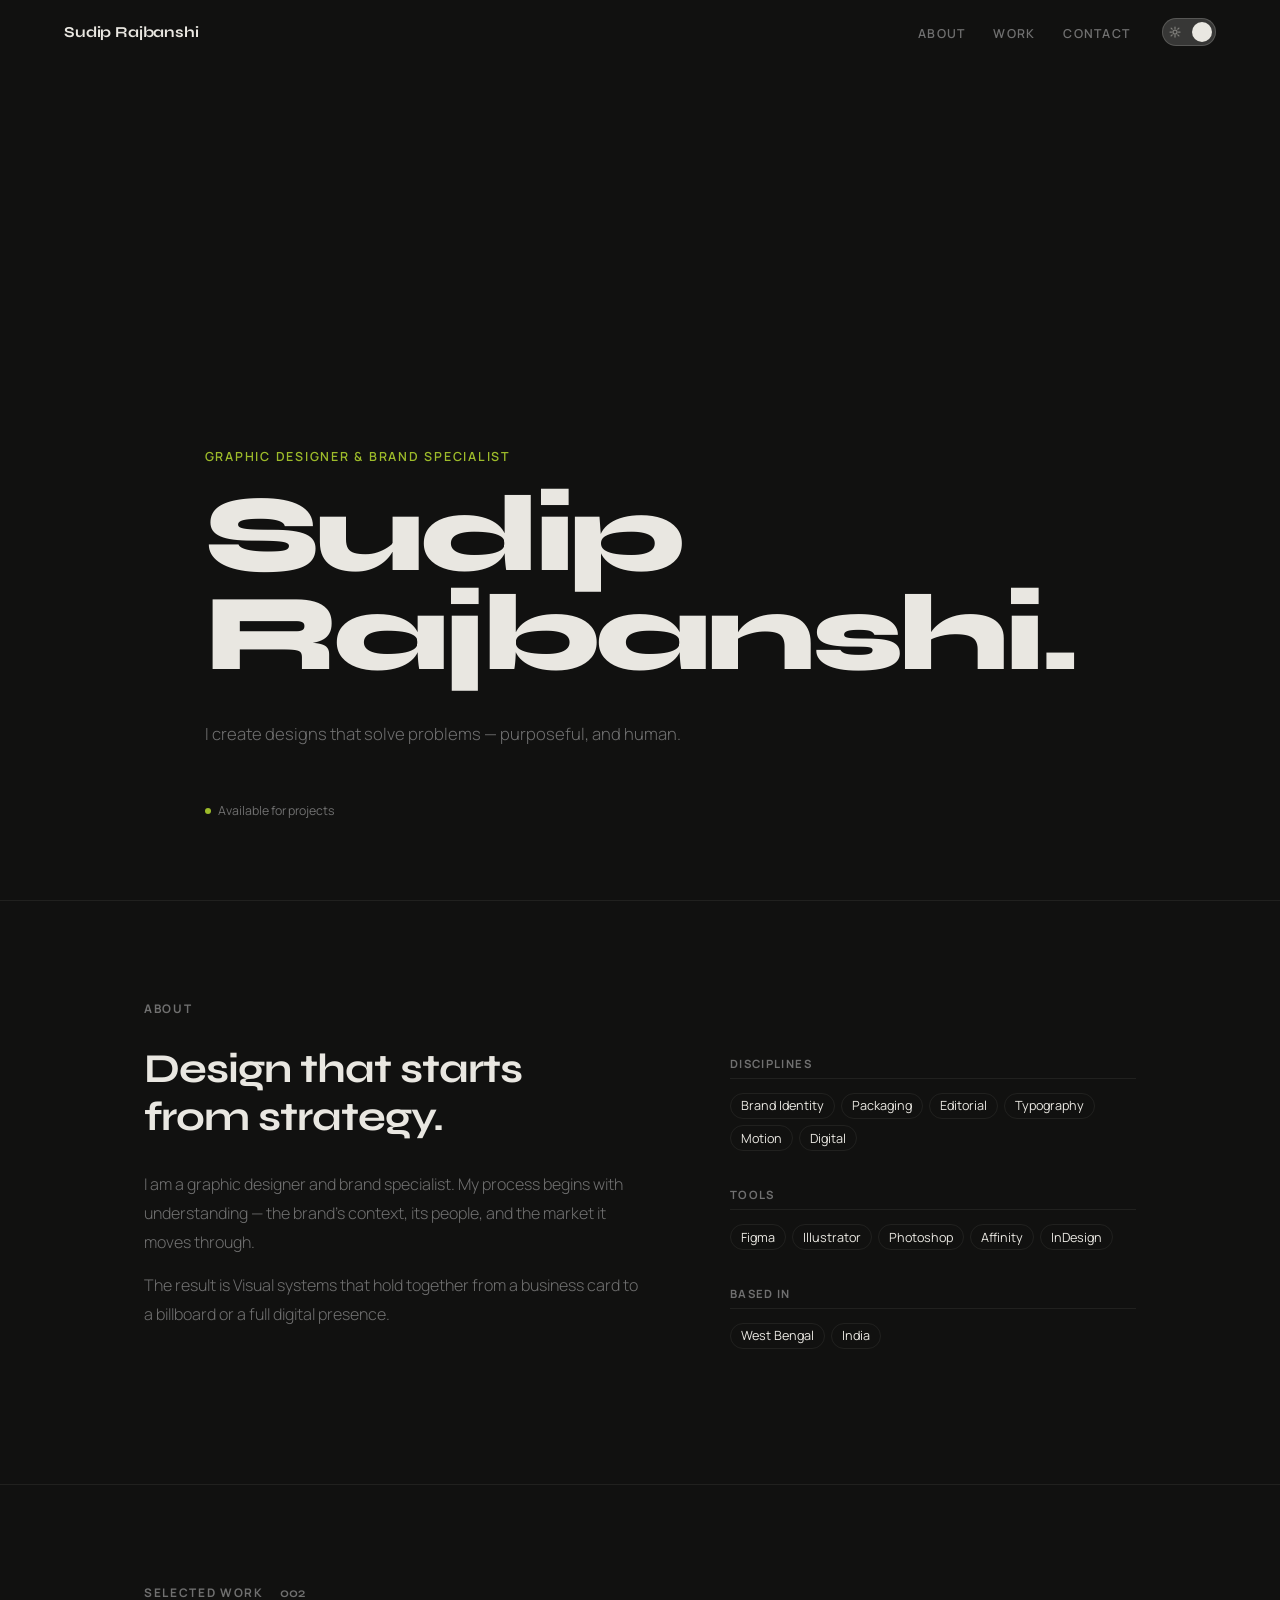
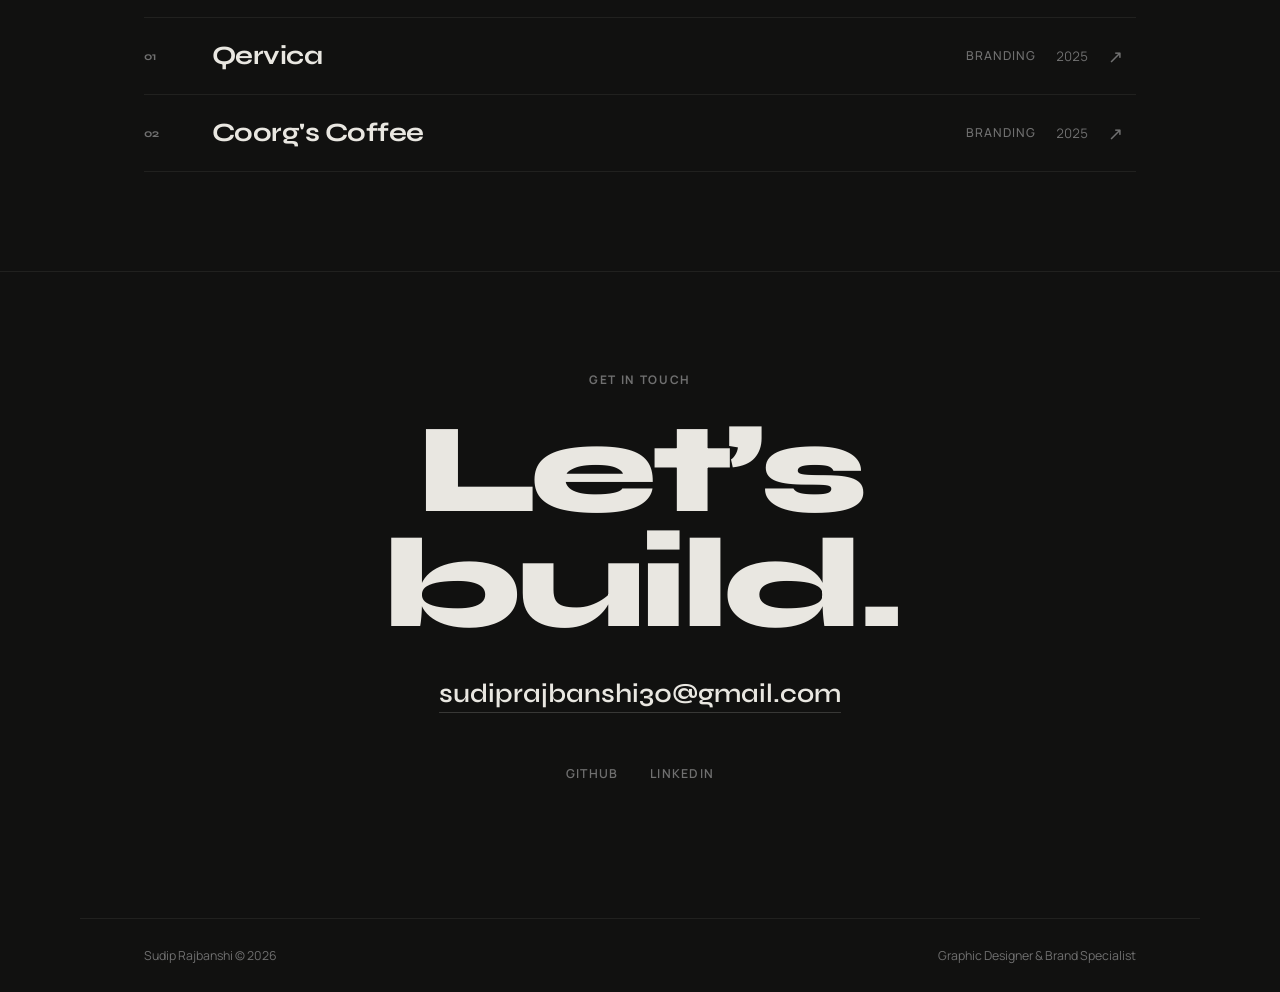
==== commit 429e3387: "typo fixed" ====
--- a/index.html
+++ b/index.html
@@ -679,7 +679,7 @@
             <span class="hero-eyebrow">Graphic Designer &amp; Brand Specialist</span>
             <h1 class="hero-name">Sudip<br>Rajbanshi.</h1>
             <p class="hero-tagline">
-                I create designs that solves problems &mdash;
+                I create designs that solve problems &mdash;
                 purposeful, and human.
             </p>
             <div class="hero-bar">
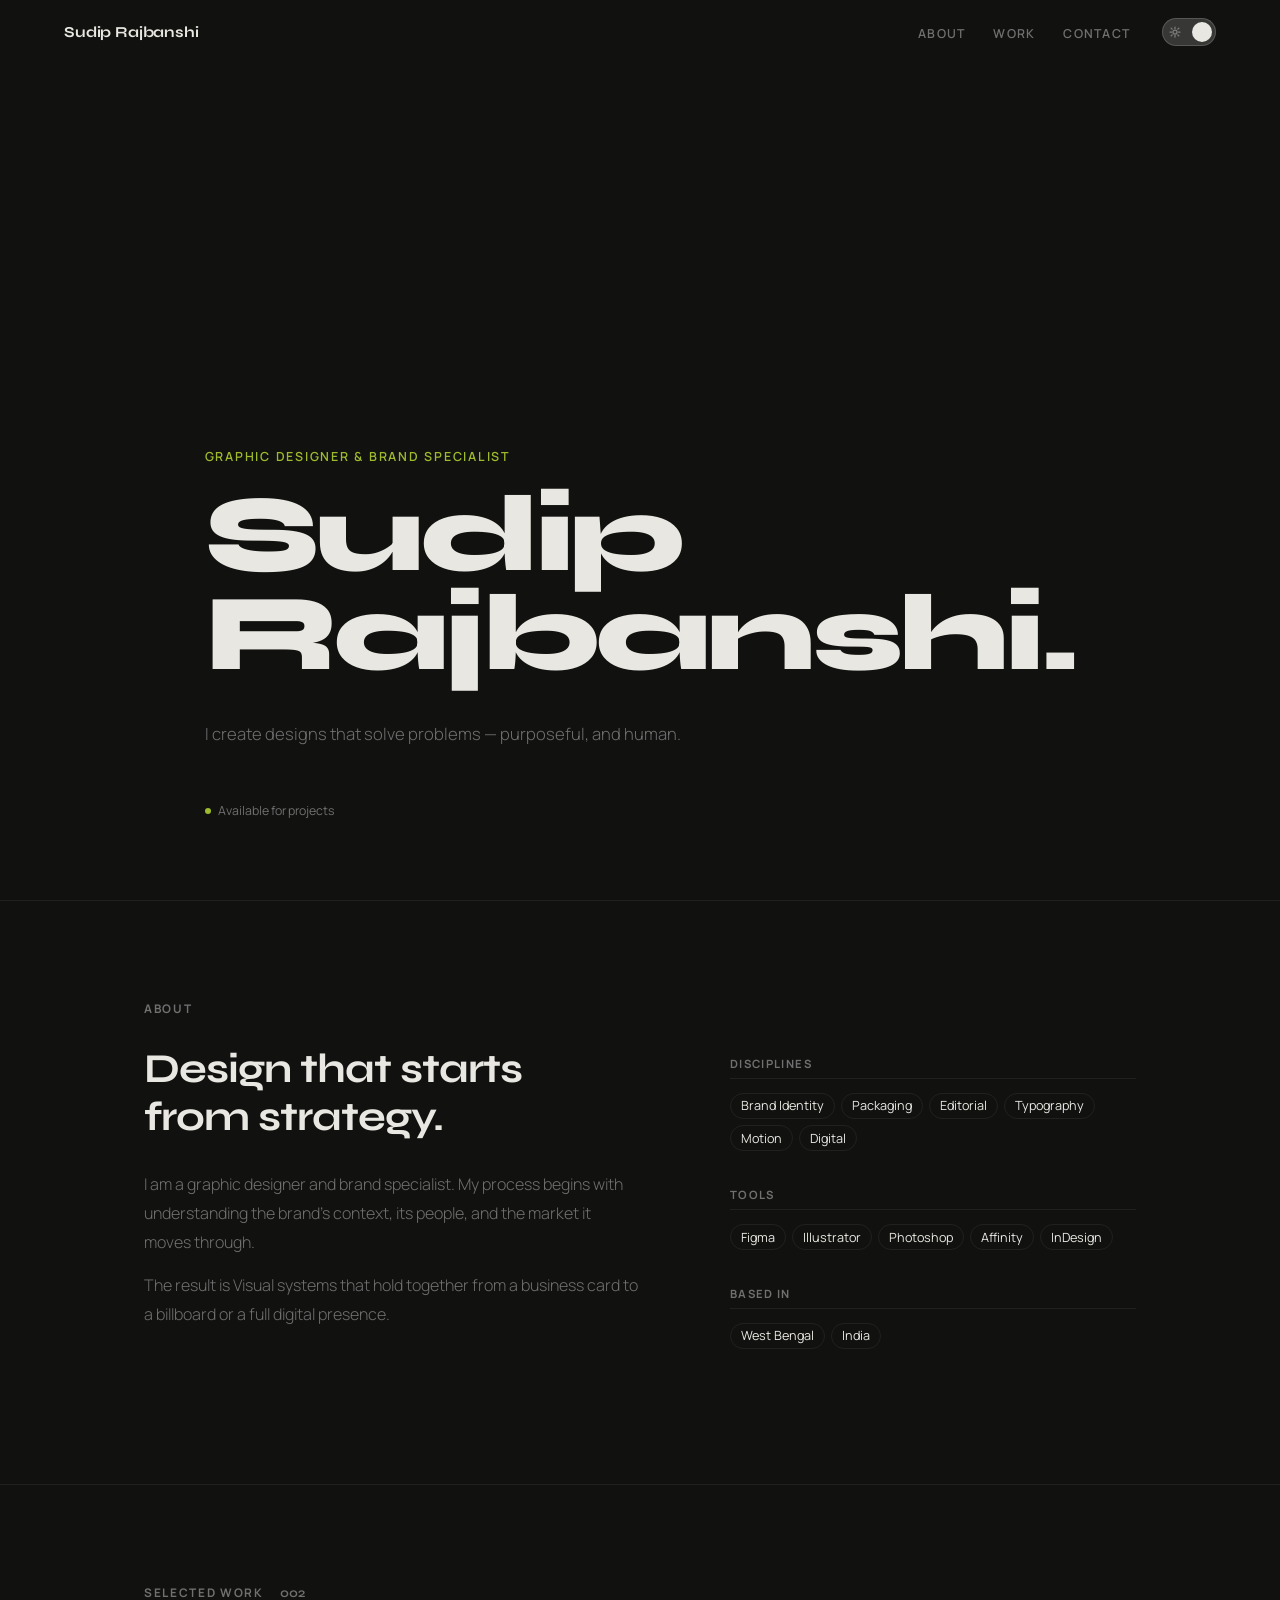
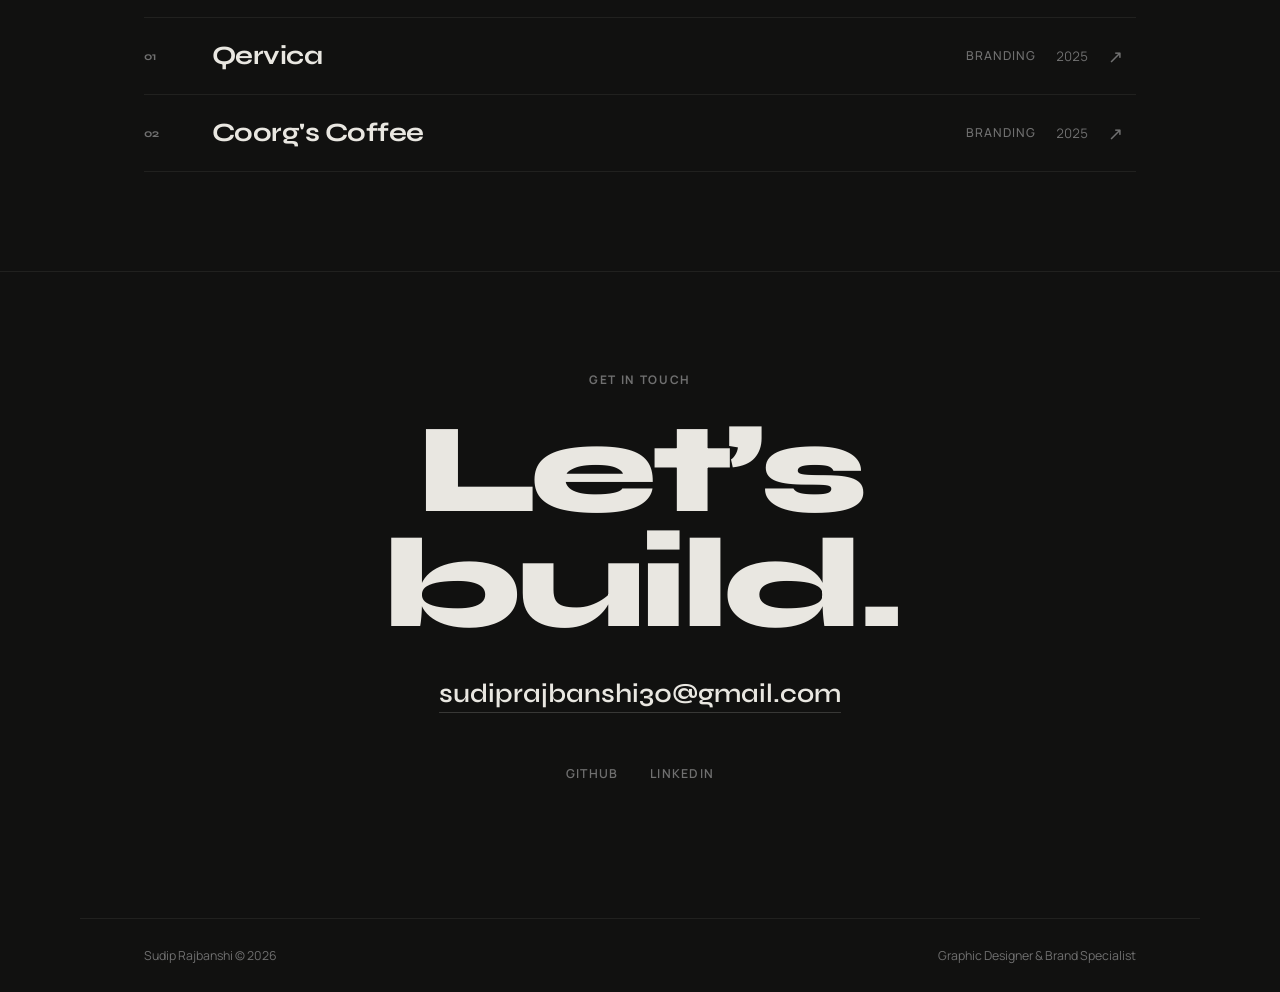
==== commit 84052afc: "typo fixed" ====
--- a/index.html
+++ b/index.html
@@ -701,7 +701,7 @@
                 <h2 class="about-h">Design that starts<br>from strategy.</h2>
                 <p class="about-p">
                     I am a graphic designer and brand specialist. My process begins with understanding
-                    &mdash; the brand&rsquo;s context, its people, and the market it moves through.
+                    the brand&rsquo;s context, its people, and the market it moves through.
                 </p>
                 <p class="about-p">
                     The result is Visual systems that hold together from a business card to a billboard or a full digital presence.
